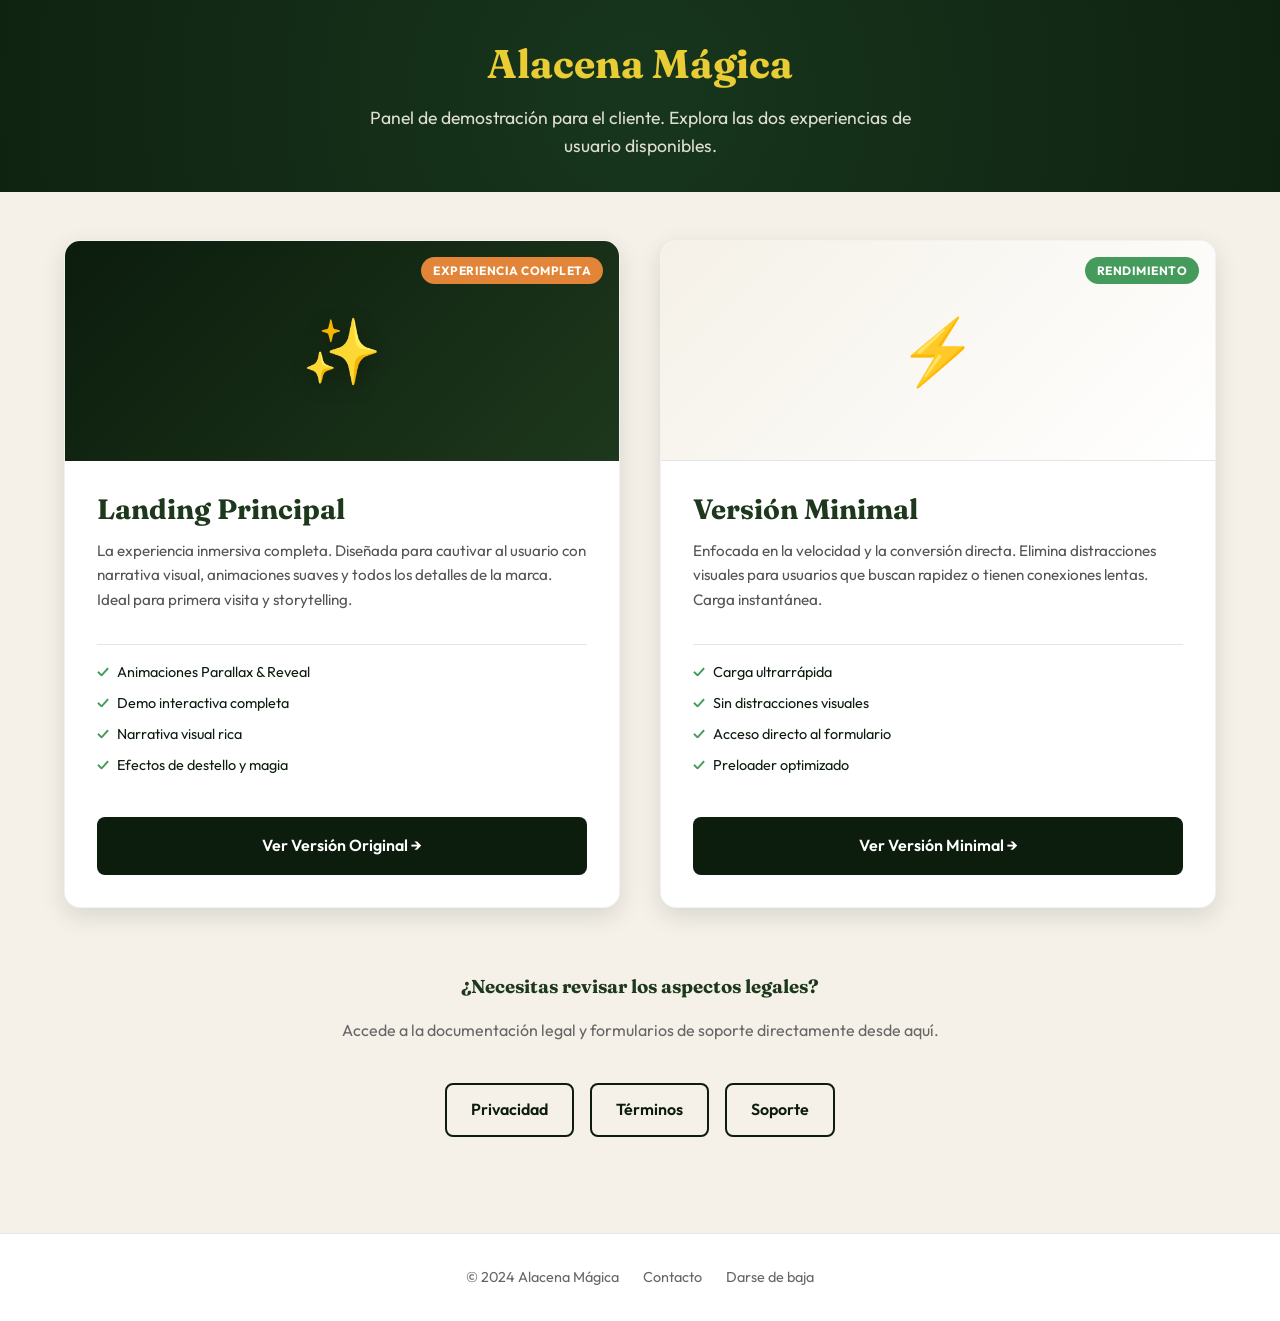
==== dashboard.html @ d956a0ce "Create dashboard to showcase original and minimalist versions - Added dashboard.html with complete p" ====
<!DOCTYPE html>
<html lang="es">
<head>
  <meta charset="UTF-8">
  <meta name="viewport" content="width=device-width, initial-scale=1.0">
  <title>Alacena Mágica | Dashboard de Presentación</title>
  
  <!-- Fuentes -->
  <link rel="preconnect" href="https://fonts.googleapis.com">
  <link rel="preconnect" href="https://fonts.gstatic.com" crossorigin>
  <link href="https://fonts.googleapis.com/css2?family=Fraunces:opsz,wght@9..144,300;400;600;700&family=Outfit:wght@300;400;500;700&display=swap" rel="stylesheet">
  
  <style>
    /* --- VARIABLES & RESET --- */
    :root {
      --verde-marca: #459b5b;
      --verde-oscuro: #1d381c;
      --terracota: #e28538;
      --amarillo: #eacc34;
      --crema: #f5f1e8;
      --noche: #0c1c0d;
      --blanco: #ffffff;
      --gris-claro: #e5e5e5;
      
      --font-display: 'Fraunces', serif;
      --font-ui: 'Outfit', sans-serif;
      
      --shadow-sm: 0 2px 8px rgba(12, 28, 13, 0.08);
      --shadow-md: 0 8px 24px rgba(12, 28, 13, 0.12);
      --shadow-lg: 0 16px 48px rgba(12, 28, 13, 0.15);
      --radius: 16px;
    }

    * { margin: 0; padding: 0; box-sizing: border-box; }

    body {
      font-family: var(--font-ui);
      background-color: var(--crema);
      color: var(--noche);
      line-height: 1.6;
      min-height: 100vh;
      display: flex;
      flex-direction: column;
    }

    a { text-decoration: none; color: inherit; transition: 0.3s ease; }
    ul { list-style: none; }

    /* --- HEADER --- */
    .dash-header {
      background-color: var(--noche);
      color: var(--crema);
      padding: 2rem 1rem;
      text-align: center;
      position: relative;
      overflow: hidden;
    }

    .dash-header::before {
      content: '';
      position: absolute;
      top: -50%;
      left: -50%;
      width: 200%;
      height: 200%;
      background: radial-gradient(circle, rgba(69, 155, 91, 0.2) 0%, transparent 70%);
      animation: pulse 10s infinite linear;
      pointer-events: none;
    }

    @keyframes pulse {
      0% { transform: rotate(0deg); }
      100% { transform: rotate(360deg); }
    }

    .dash-logo {
      font-family: var(--font-display);
      font-size: 2.5rem;
      font-weight: 700;
      color: var(--amarillo);
      margin-bottom: 0.5rem;
      position: relative;
      z-index: 1;
    }

    .dash-subtitle {
      font-size: 1.1rem;
      opacity: 0.9;
      max-width: 600px;
      margin: 0 auto;
      position: relative;
      z-index: 1;
    }

    /* --- MAIN CONTAINER --- */
    .dash-container {
      max-width: 1200px;
      margin: 0 auto;
      padding: 3rem 1.5rem;
      flex: 1;
      width: 100%;
    }

    .dash-grid {
      display: grid;
      grid-template-columns: repeat(auto-fit, minmax(320px, 1fr));
      gap: 2.5rem;
      margin-bottom: 4rem;
    }

    /* --- CARDS --- */
    .card {
      background: var(--blanco);
      border-radius: var(--radius);
      overflow: hidden;
      box-shadow: var(--shadow-md);
      transition: transform 0.4s cubic-bezier(0.175, 0.885, 0.32, 1.27), box-shadow 0.4s ease;
      display: flex;
      flex-direction: column;
      border: 1px solid rgba(0,0,0,0.05);
      position: relative;
    }

    .card:hover {
      transform: translateY(-8px);
      box-shadow: var(--shadow-lg);
    }

    .card-badge {
      position: absolute;
      top: 1rem;
      right: 1rem;
      background: var(--terracota);
      color: var(--blanco);
      padding: 0.25rem 0.75rem;
      border-radius: 50px;
      font-size: 0.75rem;
      font-weight: 700;
      text-transform: uppercase;
      letter-spacing: 0.5px;
      z-index: 2;
    }

    .card-badge.minimal {
      background: var(--verde-marca);
    }

    .card-image {
      height: 220px;
      background-color: var(--gris-claro);
      position: relative;
      overflow: hidden;
      display: flex;
      align-items: center;
      justify-content: center;
    }
    
    /* Simulación visual de cada versión */
    .img-original {
      background: linear-gradient(135deg, var(--noche) 0%, var(--verde-oscuro) 100%);
    }
    .img-original::after {
      content: '✨';
      font-size: 4rem;
      filter: drop-shadow(0 4px 10px rgba(0,0,0,0.3));
    }

    .img-minimal {
      background: linear-gradient(135deg, var(--crema) 0%, #fff 100%);
      border-bottom: 1px solid var(--gris-claro);
    }
    .img-minimal::after {
      content: '⚡';
      font-size: 4rem;
      color: var(--verde-marca);
    }

    .card-content {
      padding: 2rem;
      flex: 1;
      display: flex;
      flex-direction: column;
    }

    .card-title {
      font-family: var(--font-display);
      font-size: 1.75rem;
      color: var(--verde-oscuro);
      margin-bottom: 0.75rem;
      line-height: 1.2;
    }

    .card-desc {
      font-size: 0.95rem;
      color: #555;
      margin-bottom: 2rem;
      flex: 1;
    }

    .card-features {
      margin-bottom: 2rem;
      padding-top: 1rem;
      border-top: 1px solid var(--gris-claro);
    }

    .card-features li {
      font-size: 0.9rem;
      margin-bottom: 0.5rem;
      display: flex;
      align-items: center;
      gap: 0.5rem;
      color: var(--noche);
    }

    .card-features li::before {
      content: '✓';
      color: var(--verde-marca);
      font-weight: bold;
    }

    .btn-dash {
      display: block;
      width: 100%;
      padding: 1rem;
      text-align: center;
      background-color: var(--noche);
      color: var(--blanco);
      font-weight: 600;
      border-radius: 8px;
      transition: background 0.3s ease, transform 0.2s ease;
    }

    .btn-dash:hover {
      background-color: var(--verde-marca);
      transform: translateY(-2px);
    }

    .btn-dash.outline {
      background-color: transparent;
      border: 2px solid var(--noche);
      color: var(--noche);
      margin-top: 1rem;
    }

    .btn-dash.outline:hover {
      background-color: var(--noche);
      color: var(--blanco);
    }

    /* --- FOOTER LINKS --- */
    .dash-footer {
      text-align: center;
      padding: 2rem;
      background: var(--blanco);
      border-top: 1px solid var(--gris-claro);
      margin-top: auto;
    }

    .footer-links {
      display: flex;
      justify-content: center;
      gap: 1.5rem;
      flex-wrap: wrap;
      font-size: 0.9rem;
      color: #666;
    }

    .footer-links a:hover {
      color: var(--terracota);
      text-decoration: underline;
    }

    /* --- RESPONSIVE --- */
    @media (max-width: 768px) {
      .dash-header { padding: 1.5rem 1rem; }
      .dash-logo { font-size: 2rem; }
      .dash-grid { grid-template-columns: 1fr; gap: 2rem; }
      .card-image { height: 180px; }
    }
  </style>
</head>
<body>

  <!-- Header -->
  <header class="dash-header">
    <h1 class="dash-logo">Alacena Mágica</h1>
    <p class="dash-subtitle">Panel de demostración para el cliente. Explora las dos experiencias de usuario disponibles.</p>
  </header>

  <!-- Main Content -->
  <main class="dash-container">
    
    <div class="dash-grid">
      
      <!-- Card 1: Versión Original -->
      <article class="card">
        <span class="card-badge">Experiencia Completa</span>
        <div class="card-image img-original"></div>
        <div class="card-content">
          <h2 class="card-title">Landing Principal</h2>
          <p class="card-desc">
            La experiencia inmersiva completa. Diseñada para cautivar al usuario con narrativa visual, animaciones suaves y todos los detalles de la marca. Ideal para primera visita y storytelling.
          </p>
          <ul class="card-features">
            <li>Animaciones Parallax & Reveal</li>
            <li>Demo interactiva completa</li>
            <li>Narrativa visual rica</li>
            <li>Efectos de destello y magia</li>
          </ul>
          <a href="index.html" class="btn-dash">Ver Versión Original →</a>
        </div>
      </article>

      <!-- Card 2: Versión Minimalista -->
      <article class="card">
        <span class="card-badge minimal">Rendimiento</span>
        <div class="card-image img-minimal"></div>
        <div class="card-content">
          <h2 class="card-title">Versión Minimal</h2>
          <p class="card-desc">
            Enfocada en la velocidad y la conversión directa. Elimina distracciones visuales para usuarios que buscan rapidez o tienen conexiones lentas. Carga instantánea.
          </p>
          <ul class="card-features">
            <li>Carga ultrarrápida</li>
            <li>Sin distracciones visuales</li>
            <li>Acceso directo al formulario</li>
            <li>Preloader optimizado</li>
          </ul>
          <a href="minimal.html" class="btn-dash">Ver Versión Minimal →</a>
        </div>
      </article>

    </div>

    <!-- Additional Links Section (Optional) -->
    <div style="text-align: center; max-width: 600px; margin: 0 auto 3rem auto;">
      <h3 style="font-family: var(--font-display); color: var(--verde-oscuro); margin-bottom: 1rem;">¿Necesitas revisar los aspectos legales?</h3>
      <p style="margin-bottom: 1.5rem; color: #666;">Accede a la documentación legal y formularios de soporte directamente desde aquí.</p>
      <div style="display: flex; gap: 1rem; justify-content: center; flex-wrap: wrap;">
        <a href="privacy.html" class="btn-dash outline" style="width: auto; padding: 0.75rem 1.5rem;">Privacidad</a>
        <a href="terms.html" class="btn-dash outline" style="width: auto; padding: 0.75rem 1.5rem;">Términos</a>
        <a href="support.html" class="btn-dash outline" style="width: auto; padding: 0.75rem 1.5rem;">Soporte</a>
      </div>
    </div>

  </main>

  <!-- Footer -->
  <footer class="dash-footer">
    <div class="footer-links">
      <span>© 2024 Alacena Mágica</span>
      <a href="mailto:franciscorueda2602@gmail.com">Contacto</a>
      <a href="unsubscribe.html">Darse de baja</a>
    </div>
  </footer>

</body>
</html>
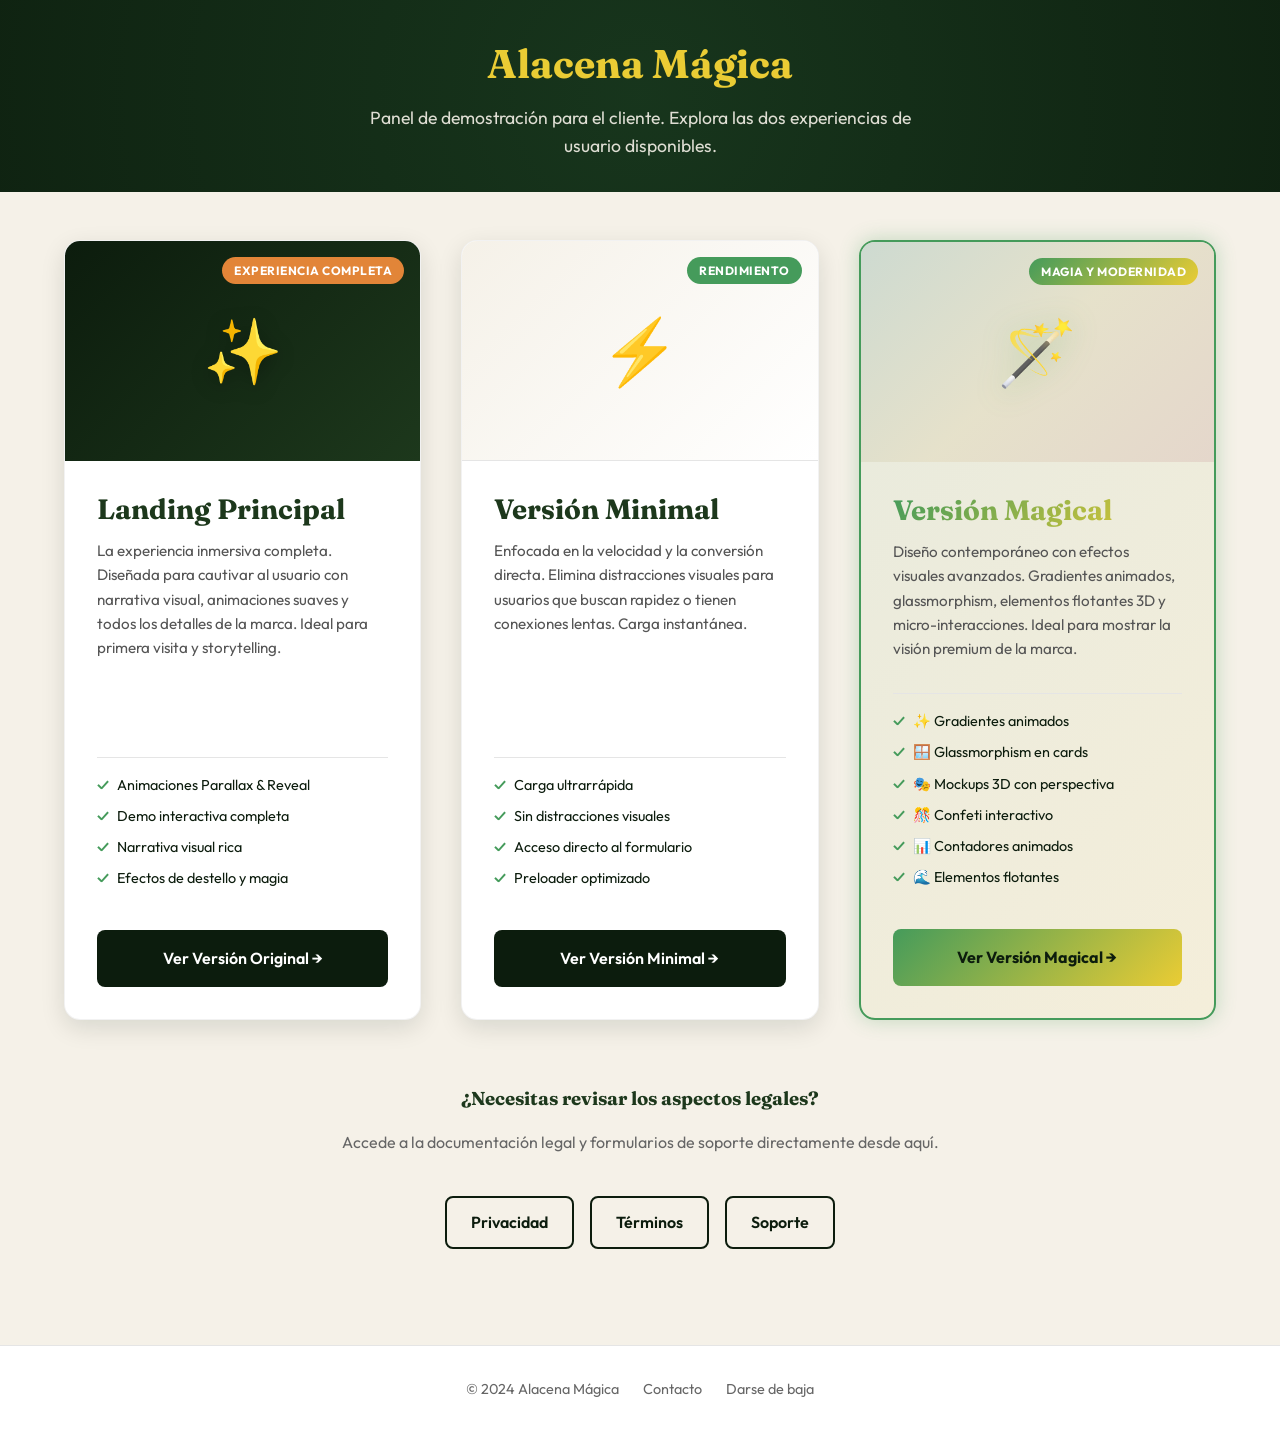
==== commit 874c6cd7: "feat: añade tarjeta 'Versión Magical' al dashboard" ====
--- a/dashboard.html
+++ b/dashboard.html
@@ -145,6 +145,69 @@
       background: var(--verde-marca);
     }
 
+    .card-badge.magical {
+      background: linear-gradient(135deg, var(--verde-marca), var(--amarillo));
+      animation: sparkle 2s infinite;
+    }
+
+    @keyframes sparkle {
+      0%, 100% { opacity: 1; transform: scale(1); }
+      50% { opacity: 0.85; transform: scale(1.05); }
+    }
+
+    .card.magical {
+      background: linear-gradient(135deg, rgba(69, 155, 91, 0.08) 0%, rgba(234, 204, 52, 0.08) 100%);
+      border: 2px solid var(--verde-marca);
+      box-shadow: 0 0 20px rgba(69, 155, 91, 0.3);
+      animation: glow 3s ease-in-out infinite;
+    }
+
+    @keyframes glow {
+      0%, 100% { box-shadow: 0 0 20px rgba(69, 155, 91, 0.3); }
+      50% { box-shadow: 0 0 35px rgba(69, 155, 91, 0.5), 0 0 10px rgba(234, 204, 52, 0.3); }
+    }
+
+    .card.magical:hover {
+      transform: translateY(-12px) scale(1.02);
+      box-shadow: 0 20px 60px rgba(69, 155, 91, 0.4), 0 0 40px rgba(234, 204, 52, 0.25);
+    }
+
+    .card.magical .card-title {
+      background: linear-gradient(135deg, var(--verde-marca), var(--amarillo));
+      -webkit-background-clip: text;
+      background-clip: text;
+      -webkit-text-fill-color: transparent;
+    }
+
+    .card.magical .btn-dash {
+      background: linear-gradient(135deg, var(--verde-marca), var(--amarillo));
+      color: var(--noche);
+      font-weight: 700;
+    }
+
+    .card.magical .btn-dash:hover {
+      background: linear-gradient(135deg, var(--amarillo), var(--terracota));
+      color: var(--blanco);
+      transform: translateY(-4px);
+      box-shadow: 0 12px 28px rgba(69, 155, 91, 0.35);
+    }
+
+    .img-magical {
+      background: linear-gradient(135deg, rgba(69, 155, 91, 0.15) 0%, rgba(234, 204, 52, 0.15) 50%, rgba(226, 133, 56, 0.15) 100%);
+      position: relative;
+      overflow: hidden;
+    }
+    .img-magical::after {
+      content: '🪄';
+      font-size: 4rem;
+      filter: drop-shadow(0 4px 15px rgba(69, 155, 91, 0.4));
+      animation: floatWand 4s ease-in-out infinite;
+    }
+    @keyframes floatWand {
+      0%, 100% { transform: translateY(0) rotate(-5deg); }
+      50% { transform: translateY(-10px) rotate(5deg); }
+    }
+
     .card-image {
       height: 220px;
       background-color: var(--gris-claro);
@@ -330,6 +393,27 @@
         </div>
       </article>
 
+      <!-- Card 3: Versión Magical -->
+      <article class="card magical">
+        <span class="card-badge magical">Magia y Modernidad</span>
+        <div class="card-image img-magical"></div>
+        <div class="card-content">
+          <h2 class="card-title">Versión Magical</h2>
+          <p class="card-desc">
+            Diseño contemporáneo con efectos visuales avanzados. Gradientes animados, glassmorphism, elementos flotantes 3D y micro-interacciones. Ideal para mostrar la visión premium de la marca.
+          </p>
+          <ul class="card-features">
+            <li>✨ Gradientes animados</li>
+            <li>🪟 Glassmorphism en cards</li>
+            <li>🎭 Mockups 3D con perspectiva</li>
+            <li>🎊 Confeti interactivo</li>
+            <li>📊 Contadores animados</li>
+            <li>🌊 Elementos flotantes</li>
+          </ul>
+          <a href="magical.html" class="btn-dash">Ver Versión Magical →</a>
+        </div>
+      </article>
+
     </div>
 
     <!-- Additional Links Section (Optional) -->
